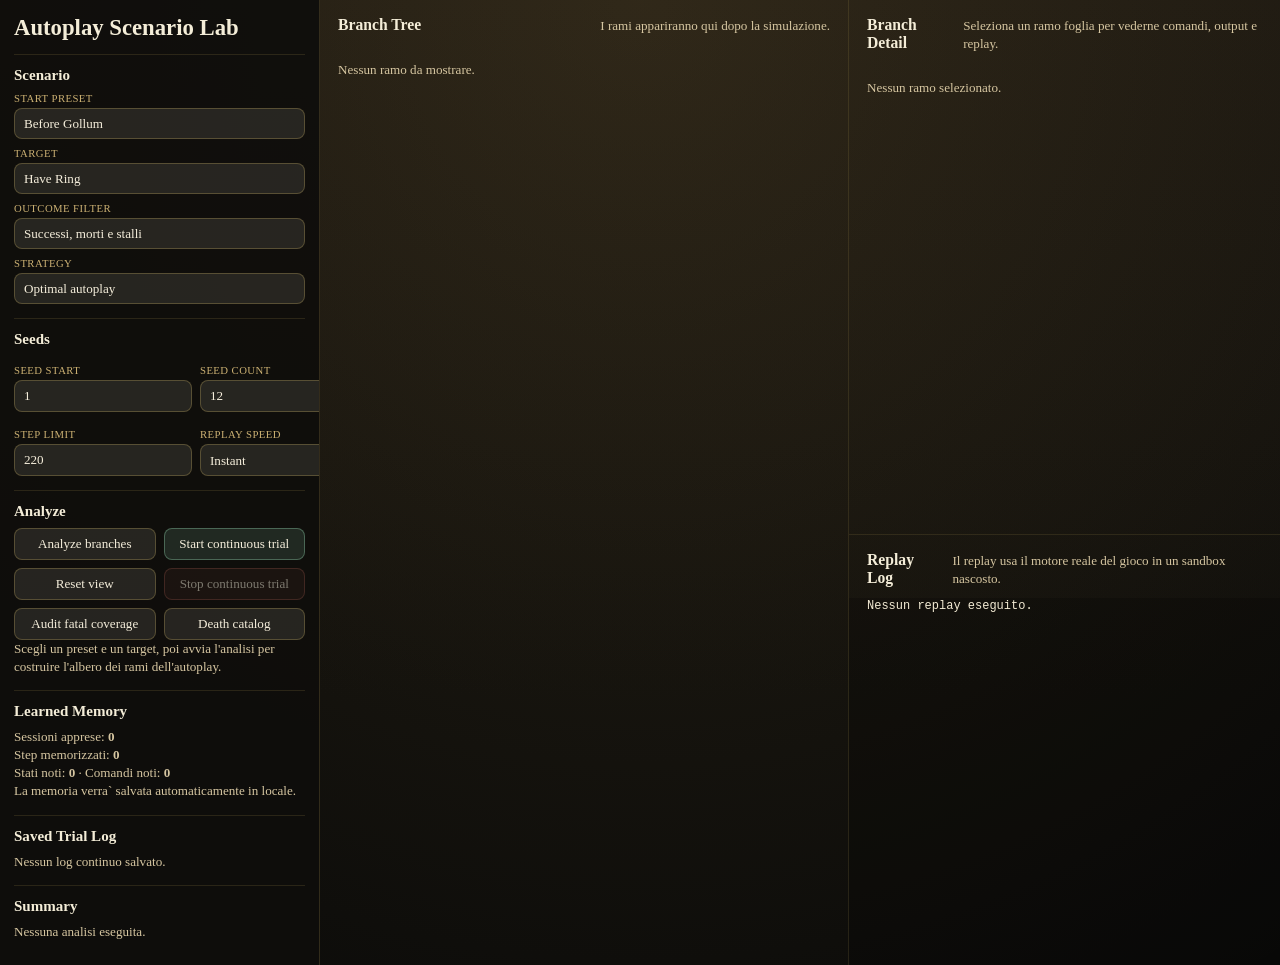
==== autoplay-lab.html @ 007577fc "improvements vari" ====
<!doctype html>
<html lang="it" translate="no" class="notranslate">
  <head>
    <meta charset="utf-8">
    <meta name="viewport" content="width=device-width, initial-scale=1">
    <meta name="google" content="notranslate">
    <title>The Hobbit Autoplay Lab</title>
    <link rel="stylesheet" href="autoplay-lab.css?v=20260620-007">
  </head>
  <body class="notranslate" translate="no">
    <main class="lab-shell">
      <aside class="lab-sidebar">
        <h1>Autoplay Scenario Lab</h1>

        <section class="lab-panel">
          <h2>Scenario</h2>
          <label class="lab-field">
            <span>Start preset</span>
            <select id="lab-start-preset"></select>
          </label>
          <label class="lab-field">
            <span>Target</span>
            <select id="lab-target"></select>
          </label>
          <label class="lab-field">
            <span>Outcome filter</span>
            <select id="lab-outcome-filter">
              <option value="all">Successi, morti e stalli</option>
              <option value="success">Solo successi</option>
              <option value="death">Solo morti</option>
            </select>
          </label>
          <label class="lab-field">
            <span>Strategy</span>
            <select id="lab-strategy"></select>
          </label>
        </section>

        <section class="lab-panel">
          <h2>Seeds</h2>
          <div class="lab-grid">
            <label class="lab-field">
              <span>Seed start</span>
              <input id="lab-seed-start" type="number" min="1" step="1" value="1">
            </label>
            <label class="lab-field">
              <span>Seed count</span>
              <input id="lab-seed-count" type="number" min="1" step="1" value="12">
            </label>
            <label class="lab-field">
              <span>Step limit</span>
              <input id="lab-step-limit" type="number" min="1" step="1" value="220">
            </label>
            <label class="lab-field">
              <span>Replay speed</span>
              <select id="lab-replay-speed">
                <option value="instant">Instant</option>
                <option value="fast">Fast</option>
                <option value="slow">Slow</option>
              </select>
            </label>
          </div>
        </section>

        <section class="lab-panel">
          <h2>Analyze</h2>
          <div class="lab-actions">
            <button id="lab-analyze" type="button">Analyze branches</button>
            <button id="lab-continuous-start" type="button">Start continuous trial</button>
            <button id="lab-reset" type="button">Reset view</button>
            <button id="lab-continuous-stop" type="button" disabled>Stop continuous trial</button>
            <button id="lab-audit-button" type="button">Audit fatal coverage</button>
            <button id="lab-death-catalog-button" type="button">Death catalog</button>
          </div>
          <div id="lab-status" class="lab-status">Scegli un preset e un target, poi avvia l'analisi per costruire l'albero dei rami dell'autoplay.</div>
        </section>

        <section class="lab-panel">
          <h2>Learned Memory</h2>
          <div id="lab-memory-summary" class="lab-summary">Nessuna memoria esplorativa salvata.</div>
        </section>

        <section class="lab-panel">
          <h2>Saved Trial Log</h2>
          <div id="lab-continuous-log-summary" class="lab-summary">Nessun log continuo salvato.</div>
        </section>

        <section class="lab-panel">
          <h2>Summary</h2>
          <div id="lab-summary" class="lab-summary">Nessuna analisi eseguita.</div>
        </section>
      </aside>

      <section class="lab-main">
        <div class="lab-column">
          <div class="lab-column__head">
            <strong>Branch Tree</strong>
            <span id="lab-tree-caption">I rami appariranno qui dopo la simulazione.</span>
          </div>
          <div id="lab-tree" class="lab-tree">
            <div class="lab-empty">Nessun ramo da mostrare.</div>
          </div>
        </div>

        <div class="lab-column lab-column--detail">
          <div class="lab-column__head">
            <strong>Branch Detail</strong>
            <span id="lab-detail-caption">Seleziona un ramo foglia per vederne comandi, output e replay.</span>
          </div>
          <div id="lab-detail" class="lab-detail">
            <div class="lab-empty">Nessun ramo selezionato.</div>
          </div>
          <div class="lab-column__head lab-column__head--secondary">
            <strong>Replay Log</strong>
            <span id="lab-replay-caption">Il replay usa il motore reale del gioco in un sandbox nascosto.</span>
          </div>
          <pre id="lab-replay-log" class="lab-replay-log">Nessun replay eseguito.</pre>
        </div>
      </section>
    </main>

    <div id="lab-overlay-backdrop" class="lab-overlay-backdrop" hidden></div>

    <aside id="lab-audit-panel" class="lab-overlay-panel" hidden aria-hidden="true">
      <div class="lab-overlay-panel__head">
        <div>
          <strong>Audit fatal coverage</strong>
          <div class="lab-overlay-panel__copy">Controllo delle tratte principali senza far crescere la pagina.</div>
        </div>
        <button id="lab-audit-close" type="button" class="lab-overlay-panel__close">Close</button>
      </div>
      <div id="lab-audit" class="lab-overlay-panel__body lab-audit">Nessun audit eseguito.</div>
    </aside>

    <aside id="lab-death-panel" class="lab-overlay-panel" hidden aria-hidden="true">
      <div class="lab-overlay-panel__head">
        <div>
          <strong>Death Catalog</strong>
          <div class="lab-overlay-panel__copy">Inneschi fatali mappati nel lab con replay diretto del ramo di morte.</div>
        </div>
        <button id="lab-death-close" type="button" class="lab-overlay-panel__close">Close</button>
      </div>
      <div id="lab-death-catalog" class="lab-overlay-panel__body lab-death-catalog">Catalogo in caricamento.</div>
    </aside>

    <section class="lab-sandbox" aria-hidden="true" hidden>
      <div id="layout-switch" class="layout-switch">
        <button id="layout-mode-1" type="button">1</button>
        <button id="layout-mode-2" type="button">2</button>
      </div>
      <main id="game-shell" class="game-shell">
        <section class="scene">
          <img id="room-image" src="" alt="">
          <div id="image-reveal" class="image-reveal" hidden>
            <img id="image-reveal-outline" alt="">
            <img id="image-reveal-fill" alt="">
          </div>
          <div id="scene-map-overlay" class="scene-map-overlay" hidden>
            <section class="scene-map-panel">
              <div class="scene-map-toolbar">
                <button id="scene-map-back" type="button" hidden>Back</button>
                <div class="scene-map-toolbar__meta">
                  <strong id="scene-map-title">Explored Map</strong>
                  <span id="scene-map-subtitle">World overview</span>
                </div>
                <div class="scene-map-toolbar__actions">
                  <button id="scene-map-zoom-out" type="button">-</button>
                  <button id="scene-map-zoom-reset" type="button">60%</button>
                  <button id="scene-map-zoom-in" type="button">+</button>
                </div>
              </div>
              <div id="scene-map-scroll" class="scene-map-scroll">
                <div id="scene-map-canvas" class="scene-map-canvas"></div>
                <img id="scene-map-image" alt="" hidden>
              </div>
            </section>
          </div>
          <div id="scene-compass" class="scene-compass" hidden>
            <div id="scene-compass-rose" class="scene-compass__rose">
              <span id="scene-compass-north">N</span>
              <span id="scene-compass-north-east">NE</span>
              <span id="scene-compass-east">E</span>
              <span id="scene-compass-south-east">SE</span>
              <span id="scene-compass-south">S</span>
              <span id="scene-compass-south-west">SW</span>
              <span id="scene-compass-west">W</span>
              <span id="scene-compass-north-west">NW</span>
            </div>
            <div id="scene-compass-vertical" hidden>
              <span id="scene-compass-up" hidden>Up</span>
              <span id="scene-compass-down" hidden>Dn</span>
            </div>
          </div>
          <audio id="music-player" preload="none"></audio>
        </section>

        <div id="layout-divider" class="layout-divider"></div>

        <section class="console">
          <div id="output" class="output"></div>
          <form id="command-form" class="command-form">
            <label for="command-input">&gt;</label>
            <input id="command-input" name="command" autocomplete="off" spellcheck="false">
          </form>
        </section>

        <aside class="sidebar">
          <section>
            <p id="inventory-status"></p>
            <ul id="inventory-list"></ul>
          </section>
          <section>
            <ul id="exits-list"></ul>
          </section>
          <section>
            <ul id="people-list"></ul>
          </section>
        </aside>
      </main>

      <div id="save-panel" class="save-panel" hidden>
        <button id="save-panel-backdrop" type="button"></button>
        <section class="save-panel__dialog">
          <header>
            <h2 id="save-panel-title">Safe Moments</h2>
            <button id="save-panel-close" type="button">Close</button>
          </header>
          <div>
            <button id="save-panel-latest-autosave" type="button">Resume Latest</button>
            <div id="save-panel-autosave-list"></div>
          </div>
        </section>
      </div>

      <div id="mobile-scene-handle"></div>
    </section>

    <script src="assets/game-data.js?v=20260615-2258"></script>
    <script src="assets/map-layout-data.js?v=20260617-0002"></script>
    <script src="game.js?v=20260623-0758"></script>
    <script src="autoplay-lab.js?v=20260620-007"></script>
  </body>
</html>
---- autoplay-lab.css ----
html,
body {
  margin: 0;
  min-height: 100%;
  background:
    radial-gradient(circle at top, rgba(192, 157, 83, 0.16), rgba(0, 0, 0, 0)),
    linear-gradient(180deg, #15120e, #0a0a09 72%);
  color: #f4edd8;
  font-family: Georgia, "Times New Roman", serif;
}

body {
  min-height: 100vh;
}

.lab-shell {
  display: grid;
  grid-template-columns: 320px minmax(0, 1fr);
  min-height: 100vh;
}

.lab-sidebar {
  overflow: auto;
  padding: 16px 14px 24px;
  border-right: 1px solid rgba(214, 185, 102, 0.18);
  background: rgba(15, 14, 11, 0.92);
}

.lab-sidebar h1,
.lab-panel h2,
.lab-column__head strong {
  margin: 0;
}

.lab-sidebar h1 {
  font-size: 1.42rem;
  line-height: 1.05;
}

.lab-copy,
.lab-status,
.lab-summary,
.lab-audit,
.lab-overlay-panel__copy,
.lab-column__head span,
.lab-empty,
.lab-inline-note {
  color: #d6c6a1;
  font-size: 0.82rem;
  line-height: 1.38;
}

.lab-inline-note {
  font-size: 0.72rem;
}

.lab-panel {
  margin-top: 14px;
  padding-top: 12px;
  border-top: 1px solid rgba(214, 185, 102, 0.14);
}

.lab-panel h2 {
  font-size: 0.94rem;
  margin-bottom: 8px;
}

.lab-field {
  display: grid;
  gap: 4px;
  margin-top: 8px;
}

.lab-field span {
  color: #ccb173;
  font-size: 0.67rem;
  letter-spacing: 0.04em;
  text-transform: uppercase;
}

.lab-grid {
  display: grid;
  grid-template-columns: 1fr 1fr;
  gap: 8px;
}

.lab-field select,
.lab-field input,
.lab-actions button,
.lab-branch__replay,
.lab-detail__replay {
  appearance: none;
  border: 1px solid rgba(214, 185, 102, 0.28);
  border-radius: 8px;
  background: rgba(245, 238, 219, 0.1);
  color: #f5eedb;
  padding: 7px 9px;
  font: inherit;
  font-size: 0.82rem;
}

.lab-field input::-webkit-outer-spin-button,
.lab-field input::-webkit-inner-spin-button {
  margin: 0;
}

.lab-actions {
  display: grid;
  grid-template-columns: 1fr 1fr;
  gap: 8px;
}

.lab-actions button,
.lab-branch__replay,
.lab-detail__replay {
  cursor: pointer;
}

.lab-actions button[disabled] {
  cursor: default;
  opacity: 0.48;
}

#lab-continuous-start {
  border-color: rgba(116, 165, 138, 0.5);
  background: rgba(116, 165, 138, 0.18);
}

#lab-continuous-stop {
  border-color: rgba(199, 110, 94, 0.5);
  background: rgba(199, 110, 94, 0.14);
}

.lab-main {
  display: grid;
  grid-template-columns: minmax(0, 1.1fr) minmax(340px, 0.9fr);
  min-width: 0;
  min-height: 0;
}

.lab-column {
  display: grid;
  grid-template-rows: auto minmax(0, 1fr);
  min-width: 0;
  min-height: 0;
}

.lab-column--detail {
  border-left: 1px solid rgba(214, 185, 102, 0.12);
  grid-template-rows: auto minmax(220px, 0.9fr) auto minmax(180px, 0.7fr);
}

.lab-column__head {
  display: flex;
  justify-content: space-between;
  align-items: baseline;
  gap: 12px;
  padding: 16px 18px 10px;
}

.lab-column__head strong {
  font-size: 0.98rem;
}

.lab-column__head--secondary {
  border-top: 1px solid rgba(214, 185, 102, 0.12);
}

.lab-tree,
.lab-detail,
.lab-replay-log {
  overflow: auto;
  min-width: 0;
  min-height: 0;
  padding: 0 18px 18px;
}

.lab-empty {
  padding: 16px 0;
}

.lab-audit {
  margin-top: 0;
  padding-top: 0;
  border-top: none;
}

.lab-death-catalog {
  display: grid;
  gap: 8px;
}

.lab-overlay-backdrop {
  position: fixed;
  inset: 0;
  background: rgba(5, 5, 4, 0.58);
  backdrop-filter: blur(3px);
  z-index: 20;
}

.lab-overlay-backdrop[hidden],
.lab-overlay-panel[hidden] {
  display: none !important;
}

.lab-overlay-panel {
  position: fixed;
  top: 16px;
  right: 16px;
  bottom: 16px;
  width: min(430px, calc(100vw - 32px));
  display: grid;
  grid-template-rows: auto minmax(0, 1fr);
  border: 1px solid rgba(214, 185, 102, 0.2);
  border-radius: 16px;
  background:
    linear-gradient(180deg, rgba(36, 29, 20, 0.98), rgba(17, 15, 11, 0.98)),
    rgba(15, 14, 11, 0.98);
  box-shadow: 0 24px 80px rgba(0, 0, 0, 0.45);
  z-index: 21;
}

.lab-overlay-panel__head {
  display: flex;
  align-items: start;
  justify-content: space-between;
  gap: 12px;
  padding: 16px 16px 12px;
  border-bottom: 1px solid rgba(214, 185, 102, 0.12);
}

.lab-overlay-panel__head strong {
  color: #f4edd8;
  font-size: 0.98rem;
}

.lab-overlay-panel__body {
  overflow: auto;
  min-height: 0;
  padding: 14px 16px 16px;
}

.lab-overlay-panel__close {
  appearance: none;
  border: 1px solid rgba(214, 185, 102, 0.28);
  border-radius: 8px;
  background: rgba(245, 238, 219, 0.1);
  color: #f5eedb;
  padding: 7px 10px;
  font: inherit;
  font-size: 0.78rem;
  cursor: pointer;
}

.lab-death-card {
  padding: 10px 11px;
  border: 1px solid rgba(214, 185, 102, 0.12);
  border-radius: 10px;
  background: rgba(245, 238, 219, 0.05);
  display: grid;
  gap: 8px;
}

.lab-death-card__top {
  display: flex;
  justify-content: space-between;
  align-items: baseline;
  gap: 12px;
}

.lab-death-card__title {
  color: #f4edd8;
  font-size: 0.86rem;
  font-weight: 700;
}

.lab-death-card__copy,
.lab-death-card__meta {
  color: #dccca8;
  font-size: 0.76rem;
  line-height: 1.42;
}

.lab-death-card__trigger {
  color: #f0b5a6;
  font-size: 0.74rem;
  line-height: 1.4;
}

.lab-death-card__button {
  appearance: none;
  border: 1px solid rgba(214, 185, 102, 0.28);
  border-radius: 8px;
  background: rgba(245, 238, 219, 0.1);
  color: #f5eedb;
  padding: 7px 9px;
  font: inherit;
  font-size: 0.78rem;
  cursor: pointer;
}

.lab-audit__list {
  display: grid;
  gap: 8px;
  margin-top: 10px;
}

.lab-audit__row {
  padding: 9px 10px;
  border: 1px solid rgba(214, 185, 102, 0.12);
  border-radius: 10px;
  background: rgba(245, 238, 219, 0.05);
}

.lab-audit__route {
  color: #f4edd8;
  font-size: 0.85rem;
}

.lab-audit__meta {
  margin-top: 4px;
}

.lab-tree-root,
.lab-tree-list {
  list-style: none;
  margin: 0;
  padding: 0;
}

.lab-tree-root {
  display: grid;
  gap: 10px;
}

.lab-tree-list {
  margin-left: 16px;
  padding-left: 12px;
  border-left: 1px solid rgba(214, 185, 102, 0.14);
  display: grid;
  gap: 8px;
}

.lab-tree details {
  border: 1px solid rgba(214, 185, 102, 0.12);
  border-radius: 10px;
  background: rgba(245, 238, 219, 0.05);
}

.lab-tree summary {
  list-style: none;
  cursor: pointer;
  padding: 10px 12px;
}

.lab-tree summary::-webkit-details-marker {
  display: none;
}

.lab-branch {
  display: grid;
  gap: 8px;
}

.lab-branch__head {
  display: flex;
  justify-content: space-between;
  align-items: baseline;
  gap: 12px;
}

.lab-branch__title {
  color: #f4edd8;
  font-size: 0.88rem;
  font-weight: 700;
}

.lab-branch__meta {
  color: #d3c39f;
  font-size: 0.74rem;
}

.lab-branch__badges,
.lab-detail__badges {
  display: flex;
  flex-wrap: wrap;
  gap: 6px;
}

.lab-badge {
  display: inline-flex;
  align-items: center;
  border-radius: 999px;
  padding: 3px 8px;
  font-size: 0.67rem;
  font-weight: 700;
  letter-spacing: 0.03em;
  text-transform: uppercase;
}

.lab-badge--success {
  background: rgba(96, 156, 85, 0.18);
  color: #cbe7b7;
}

.lab-badge--danger {
  background: rgba(167, 77, 58, 0.2);
  color: #f0b5a6;
}

.lab-badge--warning {
  background: rgba(180, 141, 52, 0.2);
  color: #edd89a;
}

.lab-badge--muted {
  background: rgba(214, 185, 102, 0.14);
  color: #dac79d;
}

.lab-leaf {
  padding: 10px 12px;
  border: 1px solid rgba(214, 185, 102, 0.12);
  border-radius: 10px;
  background: rgba(245, 238, 219, 0.05);
  display: grid;
  gap: 8px;
}

.lab-leaf.is-selected {
  border-color: rgba(214, 185, 102, 0.42);
  box-shadow: 0 0 0 1px rgba(214, 185, 102, 0.18) inset;
}

.lab-leaf__top,
.lab-detail__top {
  display: flex;
  justify-content: space-between;
  align-items: baseline;
  gap: 12px;
}

.lab-leaf__button {
  appearance: none;
  border: none;
  background: none;
  padding: 0;
  color: #f4edd8;
  cursor: pointer;
  text-align: left;
  font: inherit;
  font-size: 0.87rem;
  font-weight: 700;
}

.lab-leaf__button:hover {
  color: #fff6df;
}

.lab-leaf__seed {
  color: #d3c39f;
  font-size: 0.73rem;
}

.lab-leaf__preview,
.lab-detail__text,
.lab-detail__list,
.lab-detail__log {
  color: #e8dec1;
  font-size: 0.8rem;
  line-height: 1.42;
}

.lab-detail__card {
  padding: 14px 14px 0;
  border: 1px solid rgba(214, 185, 102, 0.12);
  border-radius: 12px;
  background: rgba(245, 238, 219, 0.05);
  display: grid;
  gap: 12px;
}

.lab-detail__section {
  display: grid;
  gap: 6px;
}

.lab-detail__section strong {
  color: #ccb173;
  font-size: 0.7rem;
  letter-spacing: 0.04em;
  text-transform: uppercase;
}

.lab-detail__list,
.lab-detail__log {
  margin: 0;
  padding-left: 18px;
  white-space: pre-wrap;
}

.lab-replay-log {
  margin: 0;
  color: #f3ebd4;
  font-family: "SFMono-Regular", Consolas, "Liberation Mono", Menlo, monospace;
  font-size: 0.75rem;
  line-height: 1.44;
  background: rgba(0, 0, 0, 0.22);
}

.lab-sandbox {
  display: none;
}

@media (max-width: 1180px) {
  .lab-shell {
    grid-template-columns: 300px minmax(0, 1fr);
  }

  .lab-main {
    grid-template-columns: 1fr;
  }

  .lab-column--detail {
    border-left: none;
    border-top: 1px solid rgba(214, 185, 102, 0.12);
  }
}

@media (max-width: 860px) {
  .lab-shell {
    grid-template-columns: 1fr;
  }

  .lab-sidebar {
    border-right: none;
    border-bottom: 1px solid rgba(214, 185, 102, 0.18);
  }

  .lab-grid,
  .lab-actions {
    grid-template-columns: 1fr;
  }

  .lab-overlay-panel {
    top: 10px;
    right: 10px;
    left: 10px;
    bottom: 10px;
    width: auto;
  }
}
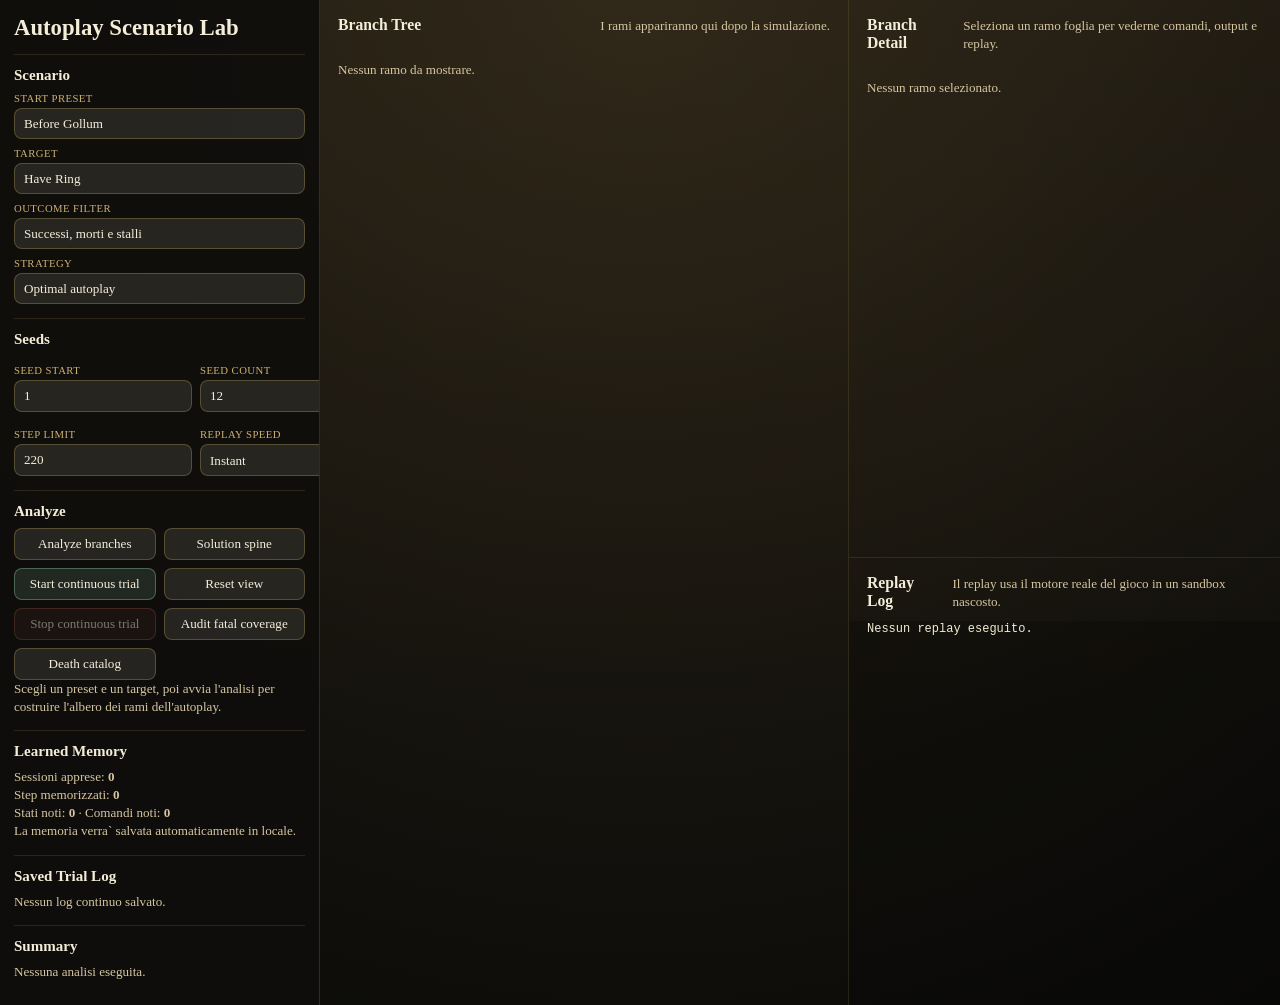
==== commit 63a8c3e3: "miglioramenti a autoplay lab" ====
--- a/autoplay-lab.html
+++ b/autoplay-lab.html
@@ -66,6 +66,7 @@
           <h2>Analyze</h2>
           <div class="lab-actions">
             <button id="lab-analyze" type="button">Analyze branches</button>
+            <button id="lab-solution-spine-button" type="button">Solution spine</button>
             <button id="lab-continuous-start" type="button">Start continuous trial</button>
             <button id="lab-reset" type="button">Reset view</button>
             <button id="lab-continuous-stop" type="button" disabled>Stop continuous trial</button>
@@ -141,6 +142,17 @@
         <button id="lab-death-close" type="button" class="lab-overlay-panel__close">Close</button>
       </div>
       <div id="lab-death-catalog" class="lab-overlay-panel__body lab-death-catalog">Catalogo in caricamento.</div>
+    </aside>
+
+    <aside id="lab-spine-panel" class="lab-overlay-panel lab-overlay-panel--wide" hidden aria-hidden="true">
+      <div class="lab-overlay-panel__head">
+        <div>
+          <strong>Solution Spine</strong>
+          <div class="lab-overlay-panel__copy">Una traiettoria vincente canonica con le deviazioni che portano alla morte.</div>
+        </div>
+        <button id="lab-spine-close" type="button" class="lab-overlay-panel__close">Close</button>
+      </div>
+      <div id="lab-spine" class="lab-overlay-panel__body lab-spine">Nessuna solution spine generata.</div>
     </aside>
 
     <section class="lab-sandbox" aria-hidden="true" hidden>
--- a/autoplay-lab.css
+++ b/autoplay-lab.css
@@ -220,6 +220,13 @@
   z-index: 21;
 }
 
+.lab-overlay-panel--wide {
+  left: 16px;
+  right: 16px;
+  width: auto;
+  max-width: none;
+}
+
 .lab-overlay-panel__head {
   display: flex;
   align-items: start;
@@ -297,6 +304,378 @@
   font: inherit;
   font-size: 0.78rem;
   cursor: pointer;
+}
+
+.lab-spine {
+  display: grid;
+  gap: 14px;
+}
+
+.lab-spine-shell {
+  display: grid;
+  gap: 14px;
+}
+
+.lab-spine-workbench {
+  display: grid;
+  grid-template-columns: minmax(0, 1.72fr) minmax(300px, 0.78fr);
+  gap: 16px;
+  align-items: start;
+}
+
+.lab-spine-pane {
+  display: grid;
+  gap: 12px;
+  min-width: 0;
+}
+
+.lab-spine__summary {
+  padding: 10px 11px;
+  border: 1px solid rgba(214, 185, 102, 0.12);
+  border-radius: 10px;
+  background: rgba(245, 238, 219, 0.05);
+}
+
+.lab-spine__summary {
+  display: grid;
+  gap: 8px;
+}
+
+.lab-spine__summary-top {
+  display: flex;
+  align-items: baseline;
+  justify-content: space-between;
+  gap: 12px;
+  flex-wrap: wrap;
+}
+
+.lab-spine__selection {
+  padding: 8px 9px;
+  border-radius: 10px;
+  border: 1px solid rgba(214, 185, 102, 0.14);
+  background: rgba(245, 238, 219, 0.045);
+  display: grid;
+  gap: 4px;
+}
+
+.lab-spine__summary strong,
+.lab-spine-node__command,
+.lab-spine-branch__label,
+.lab-spine-terminal__label {
+  color: #f4edd8;
+}
+
+.lab-spine__meta,
+.lab-spine__selection,
+.lab-spine-branch__meta,
+.lab-spine-node__meta,
+.lab-spine-empty {
+  color: #dccca8;
+  font-size: 0.76rem;
+  line-height: 1.42;
+}
+
+.lab-spine__selection strong {
+  color: #fff2cf;
+}
+
+.lab-spine__panel {
+  padding: 9px 10px;
+  border: 1px solid rgba(214, 185, 102, 0.12);
+  border-radius: 10px;
+  background: rgba(245, 238, 219, 0.05);
+  display: grid;
+  gap: 7px;
+}
+
+.lab-spine__panel-head {
+  display: flex;
+  align-items: baseline;
+  justify-content: space-between;
+  gap: 10px;
+}
+
+.lab-spine__panel-head strong {
+  color: #f4edd8;
+}
+
+.lab-spine__panel-copy {
+  color: #dccca8;
+  font-size: 0.76rem;
+  line-height: 1.42;
+}
+
+.lab-spine-inspector {
+  display: grid;
+  gap: 10px;
+  align-items: start;
+}
+
+.lab-spine-detail-row {
+  min-width: 0;
+}
+
+.lab-spine__panel--detail {
+  min-width: 0;
+}
+
+.lab-spine__panel--detail .lab-detail__text,
+.lab-spine__panel--detail .lab-detail__log,
+.lab-spine__panel--detail .lab-detail__list {
+  overflow-wrap: anywhere;
+  word-break: break-word;
+}
+
+.lab-spine__panel--detail .lab-detail__text {
+  white-space: pre-wrap;
+}
+
+.lab-spine__panel--detail .lab-detail__log {
+  max-height: 210px;
+  overflow: auto;
+}
+
+.lab-spine__panel--detail .lab-detail__list {
+  max-height: 140px;
+  overflow: auto;
+}
+
+.lab-spine__actions,
+.lab-spine-branch__actions,
+.lab-spine-terminal__actions {
+  display: flex;
+  flex-wrap: wrap;
+  gap: 8px;
+}
+
+.lab-spine__button,
+.lab-spine-branch__button,
+.lab-spine-node__button,
+.lab-spine-terminal__button {
+  appearance: none;
+  border: 1px solid rgba(214, 185, 102, 0.28);
+  border-radius: 8px;
+  background: rgba(245, 238, 219, 0.1);
+  color: #f5eedb;
+  padding: 7px 9px;
+  font: inherit;
+  font-size: 0.78rem;
+  cursor: pointer;
+}
+
+.lab-spine-tree,
+.lab-spine-node__branches {
+  display: grid;
+}
+
+.lab-spine-tree {
+  gap: 0;
+}
+
+.lab-spine-node,
+.lab-spine-terminal {
+  position: relative;
+  display: grid;
+  grid-template-columns: minmax(0, 1fr);
+  gap: 10px;
+  padding-bottom: 10px;
+}
+
+.lab-spine-node.has-branches {
+  grid-template-columns: minmax(0, 1fr) minmax(180px, 0.72fr);
+  gap: 12px;
+}
+
+.lab-spine-terminal {
+  padding-bottom: 0;
+}
+
+.lab-spine-node::before,
+.lab-spine-terminal::before {
+  content: "";
+  position: absolute;
+  left: 11px;
+  top: 0;
+  bottom: 0;
+  width: 2px;
+  background: linear-gradient(180deg, rgba(214, 185, 102, 0.7), rgba(214, 185, 102, 0.16));
+}
+
+.lab-spine-node:first-child::before {
+  top: 18px;
+}
+
+.lab-spine-terminal::before {
+  bottom: 18px;
+}
+
+.lab-spine-node__main,
+.lab-spine-terminal__main {
+  position: relative;
+  min-height: 36px;
+  padding-left: 36px;
+  display: flex;
+  align-items: center;
+  gap: 10px;
+}
+
+.lab-spine-node__main::before,
+.lab-spine-terminal__main::before {
+  content: "";
+  position: absolute;
+  left: 11px;
+  top: 17px;
+  width: 20px;
+  height: 2px;
+  background: rgba(214, 185, 102, 0.55);
+}
+
+.lab-spine-node__button,
+.lab-spine-terminal__button {
+  position: absolute;
+  left: 0;
+  top: 6px;
+  width: 22px;
+  height: 22px;
+  padding: 0;
+  border-radius: 999px;
+  background: linear-gradient(180deg, rgba(73, 112, 70, 0.9), rgba(35, 66, 39, 0.95));
+  border-color: rgba(168, 216, 157, 0.26);
+  box-shadow: 0 0 0 3px rgba(12, 23, 13, 0.55);
+}
+
+.lab-spine-terminal__button {
+  background: linear-gradient(180deg, rgba(121, 144, 67, 0.95), rgba(65, 82, 32, 0.98));
+}
+
+.lab-spine-node__button.is-selected,
+.lab-spine-terminal__button.is-selected {
+  box-shadow: 0 0 0 3px rgba(12, 23, 13, 0.55), 0 0 0 1px rgba(214, 185, 102, 0.7);
+}
+
+.lab-spine-node__command,
+.lab-spine-terminal__label {
+  appearance: none;
+  border: none;
+  background: none;
+  padding: 0;
+  font: inherit;
+  font-size: 0.9rem;
+  text-align: left;
+  cursor: pointer;
+}
+
+.lab-spine-node__command:hover,
+.lab-spine-terminal__label:hover,
+.lab-spine-branch__label:hover {
+  color: #fff6df;
+}
+
+.lab-spine-node__index,
+.lab-spine-terminal__meta {
+  color: #d6b966;
+  font-size: 0.72rem;
+  letter-spacing: 0.04em;
+  text-transform: uppercase;
+}
+
+.lab-spine-node__branches {
+  gap: 8px;
+  padding-top: 1px;
+}
+
+.lab-spine-branch {
+  position: relative;
+  display: grid;
+  gap: 5px;
+  padding-left: 26px;
+}
+
+.lab-spine-branch::before {
+  content: "";
+  position: absolute;
+  left: 0;
+  top: 14px;
+  width: 18px;
+  height: 2px;
+  background: rgba(209, 104, 93, 0.62);
+}
+
+.lab-spine-branch::after {
+  content: "";
+  position: absolute;
+  left: 16px;
+  top: 11px;
+  width: 8px;
+  height: 8px;
+  border-radius: 999px;
+  background: rgba(209, 104, 93, 0.9);
+  box-shadow: 0 0 0 2px rgba(51, 16, 12, 0.55);
+}
+
+.lab-spine-branch__head {
+  display: flex;
+  align-items: center;
+  gap: 8px;
+}
+
+.lab-spine-branch__label {
+  appearance: none;
+  border: none;
+  background: none;
+  padding: 0;
+  font: inherit;
+  font-size: 0.83rem;
+  cursor: pointer;
+}
+
+.lab-spine-branch__meta {
+  padding-left: 2px;
+}
+
+.lab-spine-branch__button {
+  justify-self: start;
+  padding: 5px 8px;
+  font-size: 0.72rem;
+  border-color: rgba(209, 104, 93, 0.28);
+  background: rgba(120, 34, 25, 0.18);
+}
+
+.lab-spine-branch.is-selected .lab-spine-branch__label {
+  color: #fff3ef;
+}
+
+.lab-spine-branch.is-selected::after {
+  box-shadow: 0 0 0 2px rgba(51, 16, 12, 0.55), 0 0 0 1px rgba(214, 185, 102, 0.72);
+}
+
+.lab-spine-terminal__main {
+  min-height: 34px;
+}
+
+.lab-spine-empty {
+  font-style: italic;
+  padding-left: 36px;
+}
+
+@media (max-width: 860px) {
+  .lab-spine-workbench {
+    grid-template-columns: 1fr;
+  }
+
+  .lab-spine-node,
+  .lab-spine-terminal {
+    grid-template-columns: 1fr;
+    gap: 8px;
+  }
+
+  .lab-spine-node.has-branches {
+    grid-template-columns: 1fr;
+  }
+
+  .lab-spine-node__branches {
+    padding-left: 36px;
+  }
 }
 
 .lab-audit__list {
@@ -483,6 +862,7 @@
 .lab-detail__section {
   display: grid;
   gap: 6px;
+  min-width: 0;
 }
 
 .lab-detail__section strong {
@@ -490,6 +870,55 @@
   font-size: 0.7rem;
   letter-spacing: 0.04em;
   text-transform: uppercase;
+}
+
+.lab-detail__disclosure {
+  padding-bottom: 2px;
+}
+
+.lab-detail__summary {
+  display: inline-flex;
+  align-items: center;
+  gap: 8px;
+  list-style: none;
+  cursor: pointer;
+}
+
+.lab-detail__summary::-webkit-details-marker {
+  display: none;
+}
+
+.lab-detail__toggle {
+  width: 16px;
+  height: 16px;
+  display: inline-grid;
+  place-items: center;
+  border: 1px solid rgba(214, 185, 102, 0.28);
+  border-radius: 999px;
+  color: #f5eedb;
+  font-size: 0.8rem;
+  line-height: 1;
+  background: rgba(245, 238, 219, 0.08);
+}
+
+.lab-detail__disclosure[open] .lab-detail__toggle {
+  content: "-";
+}
+
+.lab-detail__disclosure[open] .lab-detail__toggle::before {
+  content: "-";
+}
+
+.lab-detail__disclosure:not([open]) .lab-detail__toggle::before {
+  content: "+";
+}
+
+.lab-detail__disclosure .lab-detail__toggle {
+  color: transparent;
+}
+
+.lab-detail__disclosure pre {
+  margin: 6px 0 0;
 }
 
 .lab-detail__list,
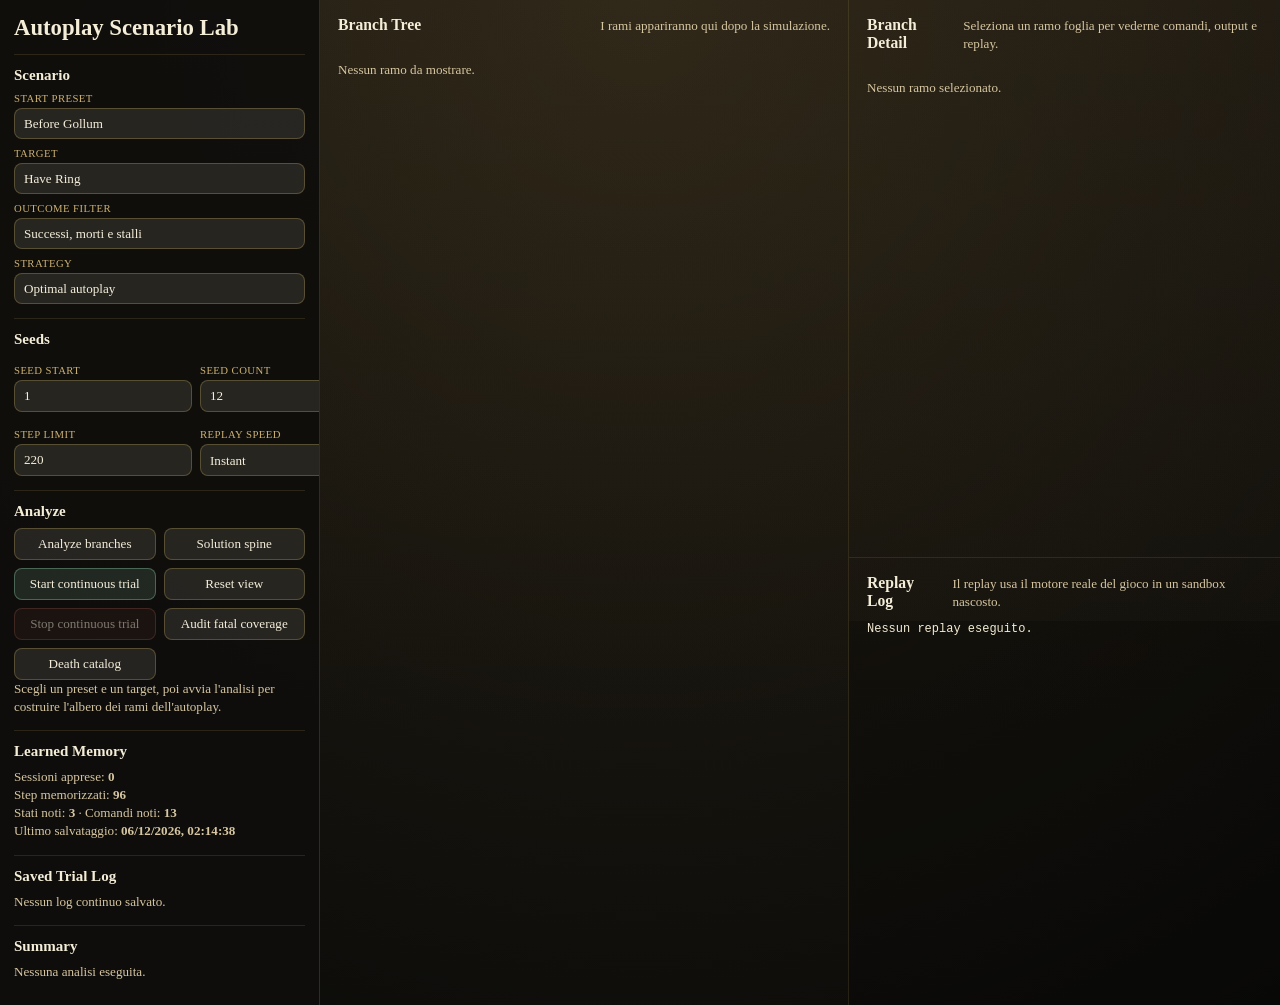
==== commit 3f9f17a6: "aggiustamenti al lab" ====
--- a/autoplay-lab.html
+++ b/autoplay-lab.html
@@ -5,7 +5,7 @@
     <meta name="viewport" content="width=device-width, initial-scale=1">
     <meta name="google" content="notranslate">
     <title>The Hobbit Autoplay Lab</title>
-    <link rel="stylesheet" href="autoplay-lab.css?v=20260620-007">
+    <link rel="stylesheet" href="autoplay-lab.css?v=20260625-008">
   </head>
   <body class="notranslate" translate="no">
     <main class="lab-shell">
@@ -148,7 +148,7 @@
       <div class="lab-overlay-panel__head">
         <div>
           <strong>Solution Spine</strong>
-          <div class="lab-overlay-panel__copy">Una traiettoria vincente canonica con le deviazioni che portano alla morte.</div>
+          <div class="lab-overlay-panel__copy">Il lab raccoglie piu traiettorie vincenti, poi costruisce la solution spine del percorso selezionato.</div>
         </div>
         <button id="lab-spine-close" type="button" class="lab-overlay-panel__close">Close</button>
       </div>
@@ -250,6 +250,6 @@
     <script src="assets/game-data.js?v=20260615-2258"></script>
     <script src="assets/map-layout-data.js?v=20260617-0002"></script>
     <script src="game.js?v=20260623-0758"></script>
-    <script src="autoplay-lab.js?v=20260620-007"></script>
+    <script src="autoplay-lab.js?v=20260625-008"></script>
   </body>
 </html>
--- a/autoplay-lab.css
+++ b/autoplay-lab.css
@@ -405,6 +405,57 @@
   line-height: 1.42;
 }
 
+.lab-winning-catalog {
+  display: grid;
+  gap: 8px;
+}
+
+.lab-winning-card {
+  padding: 9px 10px;
+  border: 1px solid rgba(214, 185, 102, 0.12);
+  border-radius: 10px;
+  background: rgba(245, 238, 219, 0.035);
+  display: grid;
+  gap: 6px;
+}
+
+.lab-winning-card.is-selected {
+  border-color: rgba(214, 185, 102, 0.34);
+  background: rgba(245, 238, 219, 0.08);
+}
+
+.lab-winning-card__top {
+  display: flex;
+  align-items: baseline;
+  justify-content: space-between;
+  gap: 10px;
+}
+
+.lab-winning-card__button {
+  appearance: none;
+  padding: 0;
+  border: none;
+  background: none;
+  color: #f4edd8;
+  font: inherit;
+  font-weight: 700;
+  text-align: left;
+  cursor: pointer;
+}
+
+.lab-winning-card__count,
+.lab-winning-card__meta {
+  color: #dccca8;
+  font-size: 0.75rem;
+  line-height: 1.4;
+}
+
+.lab-winning-card__badges {
+  display: flex;
+  flex-wrap: wrap;
+  gap: 6px;
+}
+
 .lab-spine-inspector {
   display: grid;
   gap: 10px;
@@ -553,6 +604,41 @@
   box-shadow: 0 0 0 3px rgba(12, 23, 13, 0.55), 0 0 0 1px rgba(214, 185, 102, 0.7);
 }
 
+.lab-spine-node.is-shared-path::before,
+.lab-spine-node.is-divergence::before {
+  background: linear-gradient(180deg, rgba(137, 183, 116, 0.92), rgba(89, 134, 75, 0.38));
+}
+
+.lab-spine-node__main.is-shared-path::before,
+.lab-spine-node__main.is-divergence::before {
+  background: rgba(137, 183, 116, 0.82);
+}
+
+.lab-spine-node__button.is-shared-path {
+  background: linear-gradient(180deg, rgba(104, 148, 88, 0.96), rgba(55, 95, 49, 0.98));
+  border-color: rgba(190, 231, 170, 0.42);
+  box-shadow: 0 0 0 3px rgba(12, 23, 13, 0.55), 0 0 0 1px rgba(137, 183, 116, 0.34);
+}
+
+.lab-spine-node__command.is-shared-path {
+  color: #eef7d9;
+}
+
+.lab-spine-node.is-divergence::before,
+.lab-spine-node__main.is-divergence::before {
+  background: rgba(214, 137, 95, 0.88);
+}
+
+.lab-spine-node__button.is-divergence {
+  background: linear-gradient(180deg, rgba(176, 113, 73, 0.96), rgba(109, 62, 37, 0.98));
+  border-color: rgba(235, 182, 151, 0.48);
+  box-shadow: 0 0 0 3px rgba(39, 18, 11, 0.6), 0 0 0 1px rgba(214, 137, 95, 0.62);
+}
+
+.lab-spine-node__command.is-divergence {
+  color: #ffe3d3;
+}
+
 .lab-spine-node__command,
 .lab-spine-terminal__label {
   appearance: none;
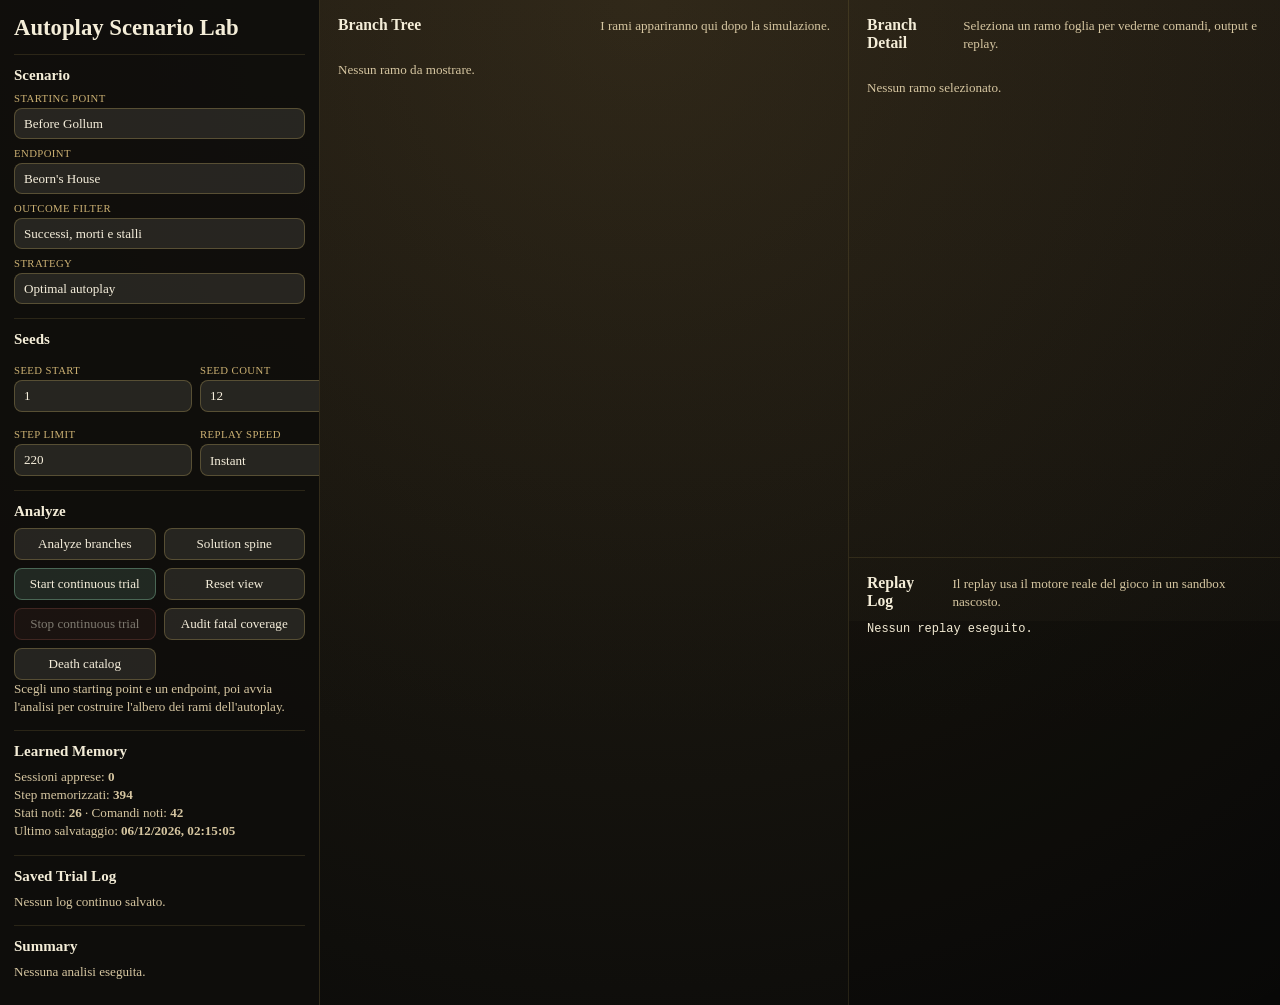
==== commit 997b70a8: "autoplay lab fixes" ====
--- a/autoplay-lab.html
+++ b/autoplay-lab.html
@@ -15,11 +15,11 @@
         <section class="lab-panel">
           <h2>Scenario</h2>
           <label class="lab-field">
-            <span>Start preset</span>
+            <span>Starting point</span>
             <select id="lab-start-preset"></select>
           </label>
           <label class="lab-field">
-            <span>Target</span>
+            <span>Endpoint</span>
             <select id="lab-target"></select>
           </label>
           <label class="lab-field">
@@ -73,7 +73,7 @@
             <button id="lab-audit-button" type="button">Audit fatal coverage</button>
             <button id="lab-death-catalog-button" type="button">Death catalog</button>
           </div>
-          <div id="lab-status" class="lab-status">Scegli un preset e un target, poi avvia l'analisi per costruire l'albero dei rami dell'autoplay.</div>
+          <div id="lab-status" class="lab-status">Scegli uno starting point e un endpoint, poi avvia l'analisi per costruire l'albero dei rami dell'autoplay.</div>
         </section>
 
         <section class="lab-panel">
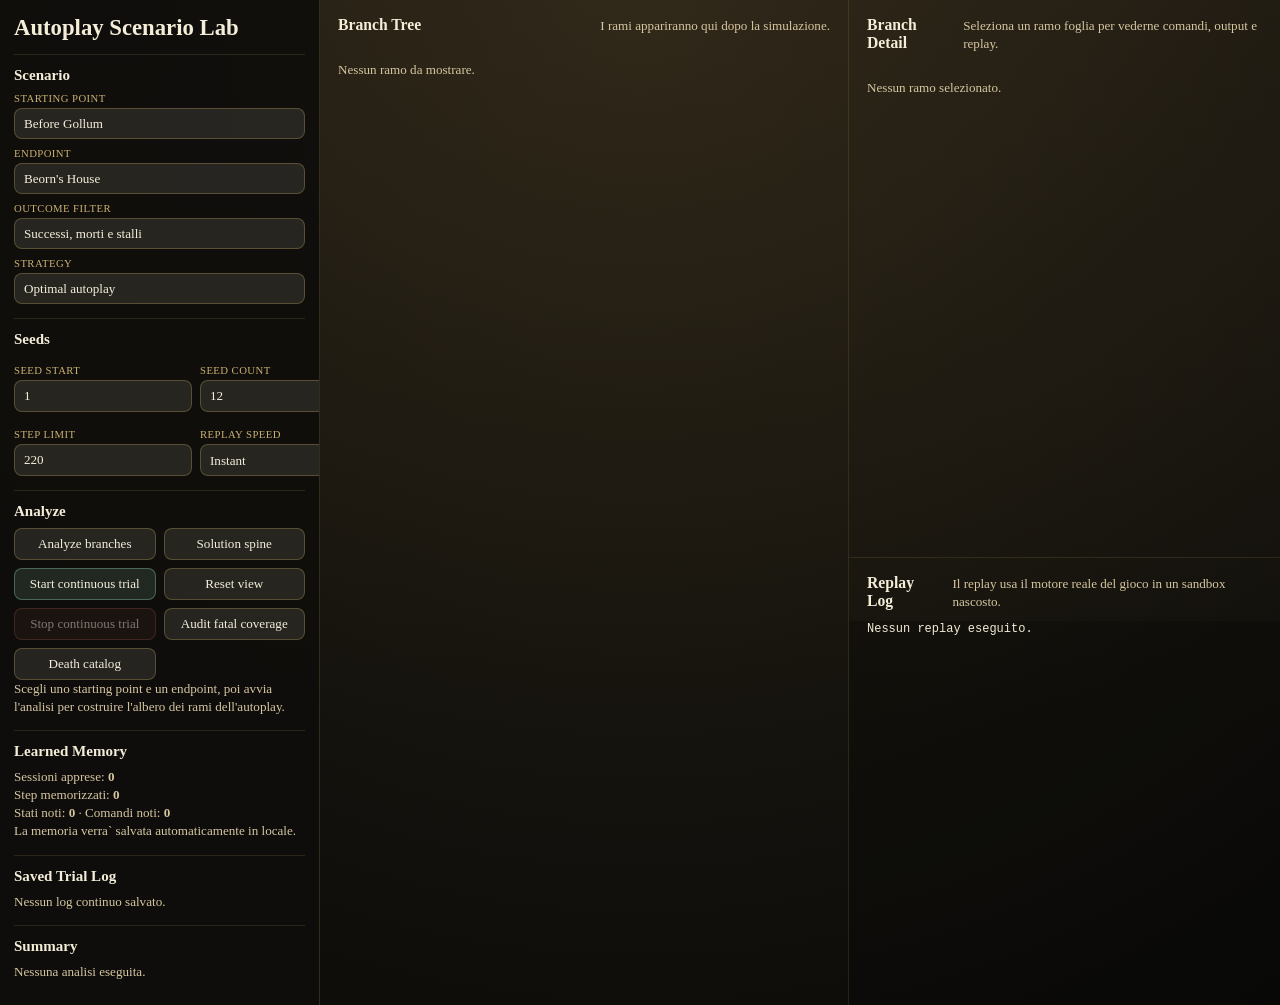
==== commit 431228e3: "aggiustato autoplay lab spline x death in river" ====
--- a/autoplay-lab.html
+++ b/autoplay-lab.html
@@ -5,7 +5,7 @@
     <meta name="viewport" content="width=device-width, initial-scale=1">
     <meta name="google" content="notranslate">
     <title>The Hobbit Autoplay Lab</title>
-    <link rel="stylesheet" href="autoplay-lab.css?v=20260625-008">
+    <link rel="stylesheet" href="autoplay-lab.css?v=20260628-001">
   </head>
   <body class="notranslate" translate="no">
     <main class="lab-shell">
@@ -250,6 +250,6 @@
     <script src="assets/game-data.js?v=20260615-2258"></script>
     <script src="assets/map-layout-data.js?v=20260617-0002"></script>
     <script src="game.js?v=20260623-0758"></script>
-    <script src="autoplay-lab.js?v=20260625-008"></script>
+    <script src="autoplay-lab.js?v=20260628-002"></script>
   </body>
 </html>
--- a/autoplay-lab.css
+++ b/autoplay-lab.css
@@ -99,6 +99,11 @@
   font-size: 0.82rem;
 }
 
+.lab-field select option {
+  color: #1c1712;
+  background: #f8f2e2;
+}
+
 .lab-field input::-webkit-outer-spin-button,
 .lab-field input::-webkit-inner-spin-button {
   margin: 0;
